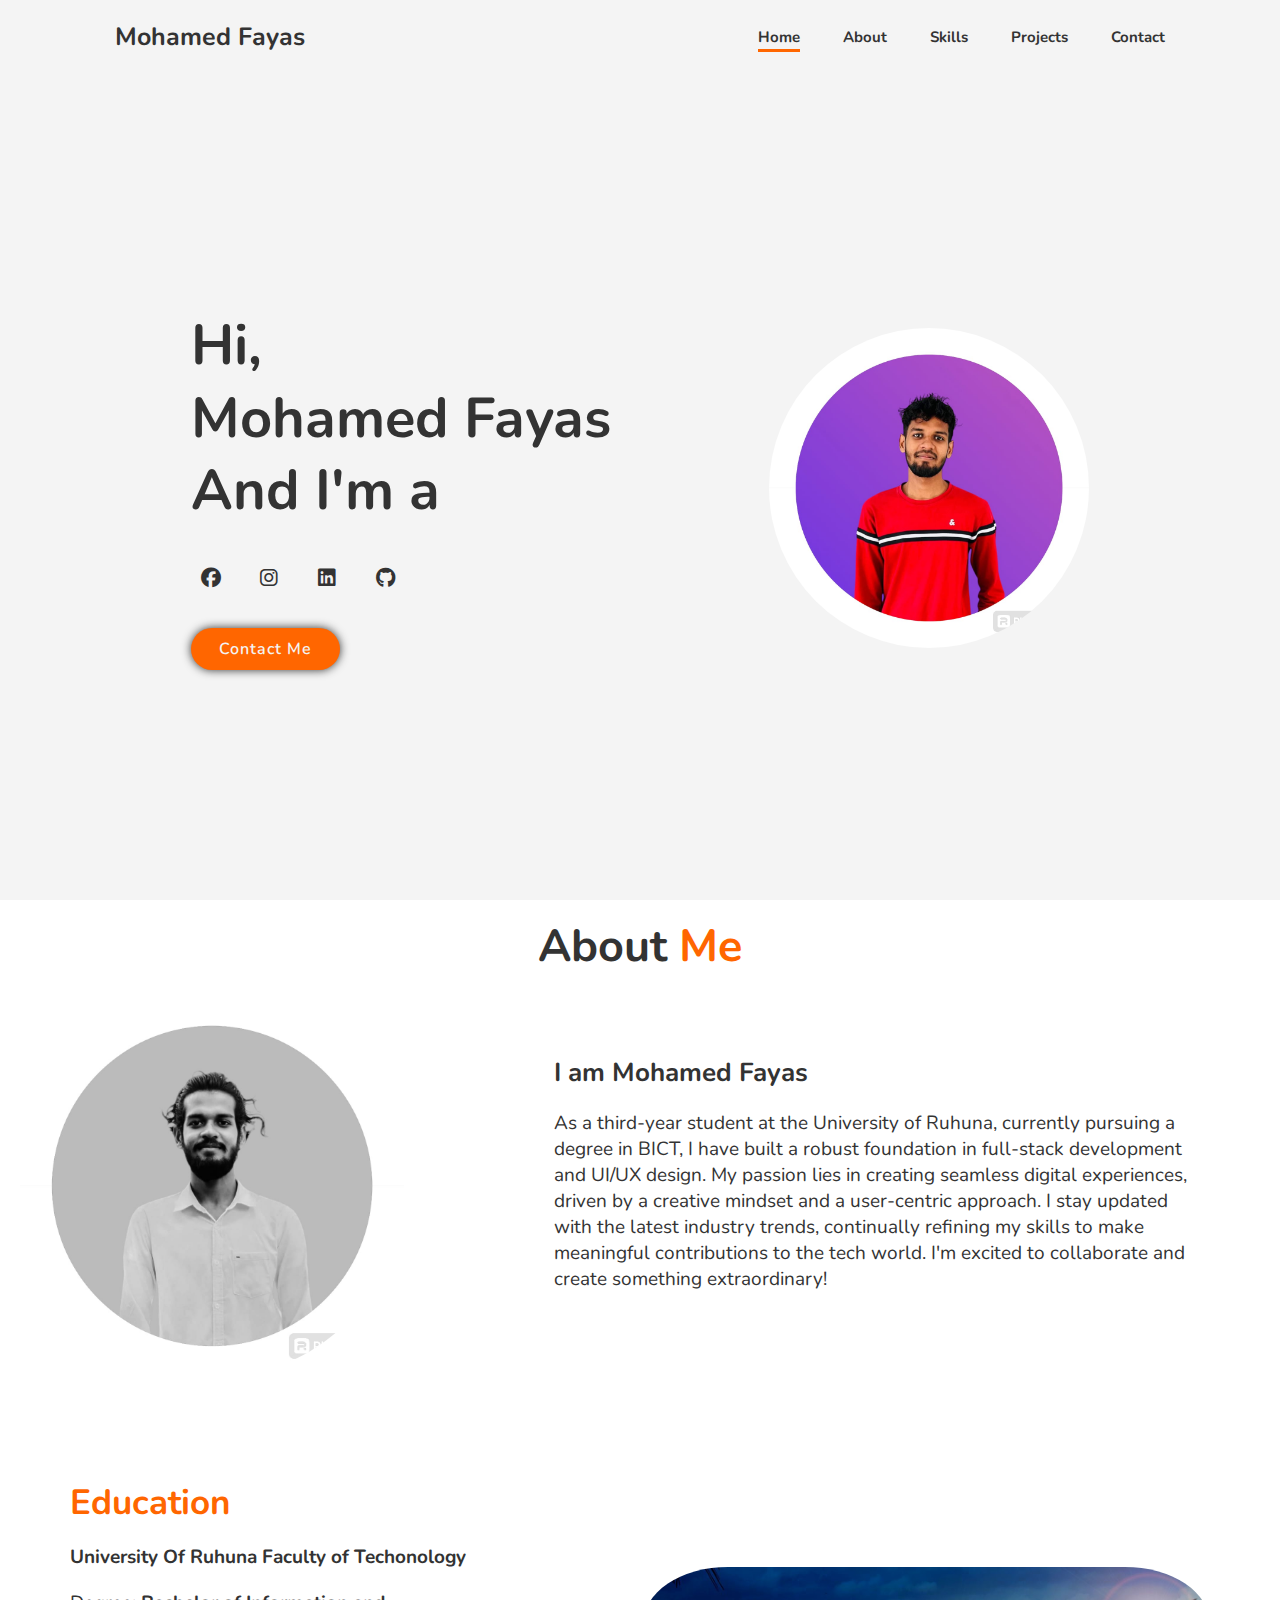
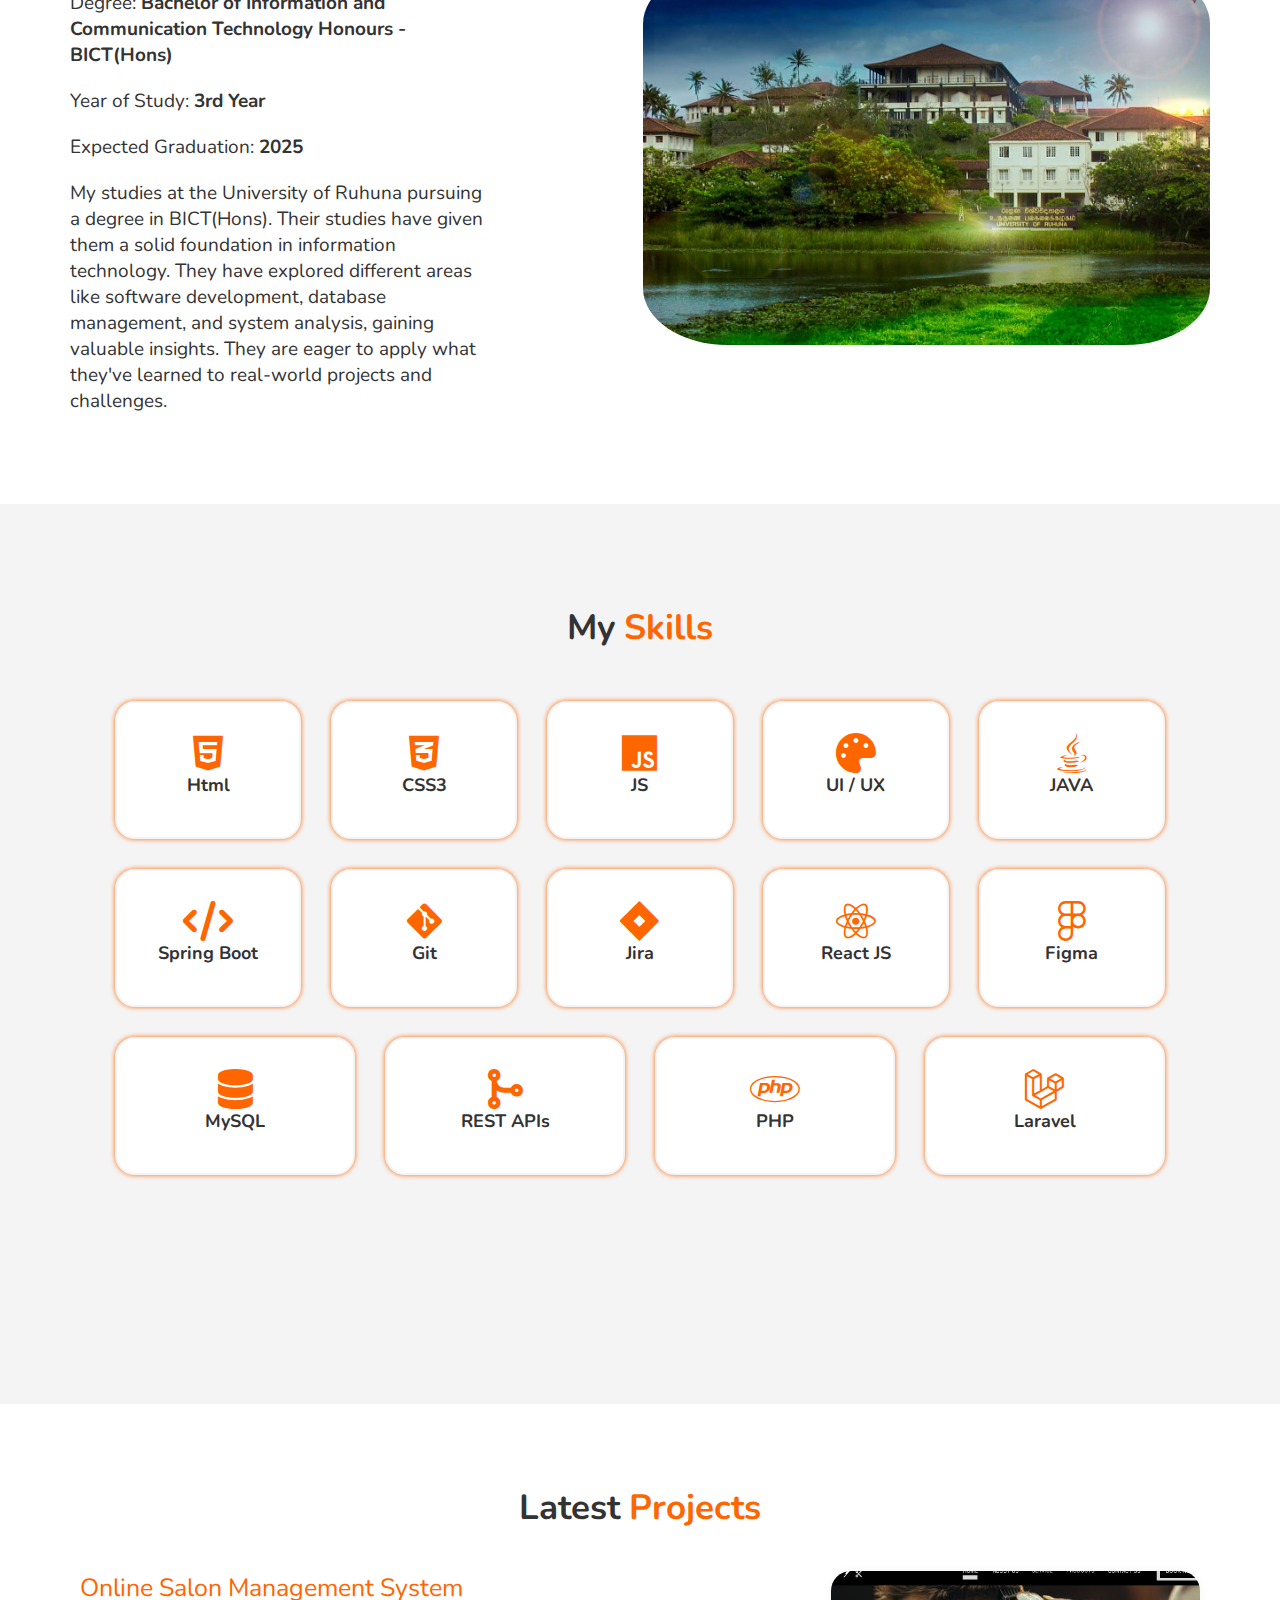
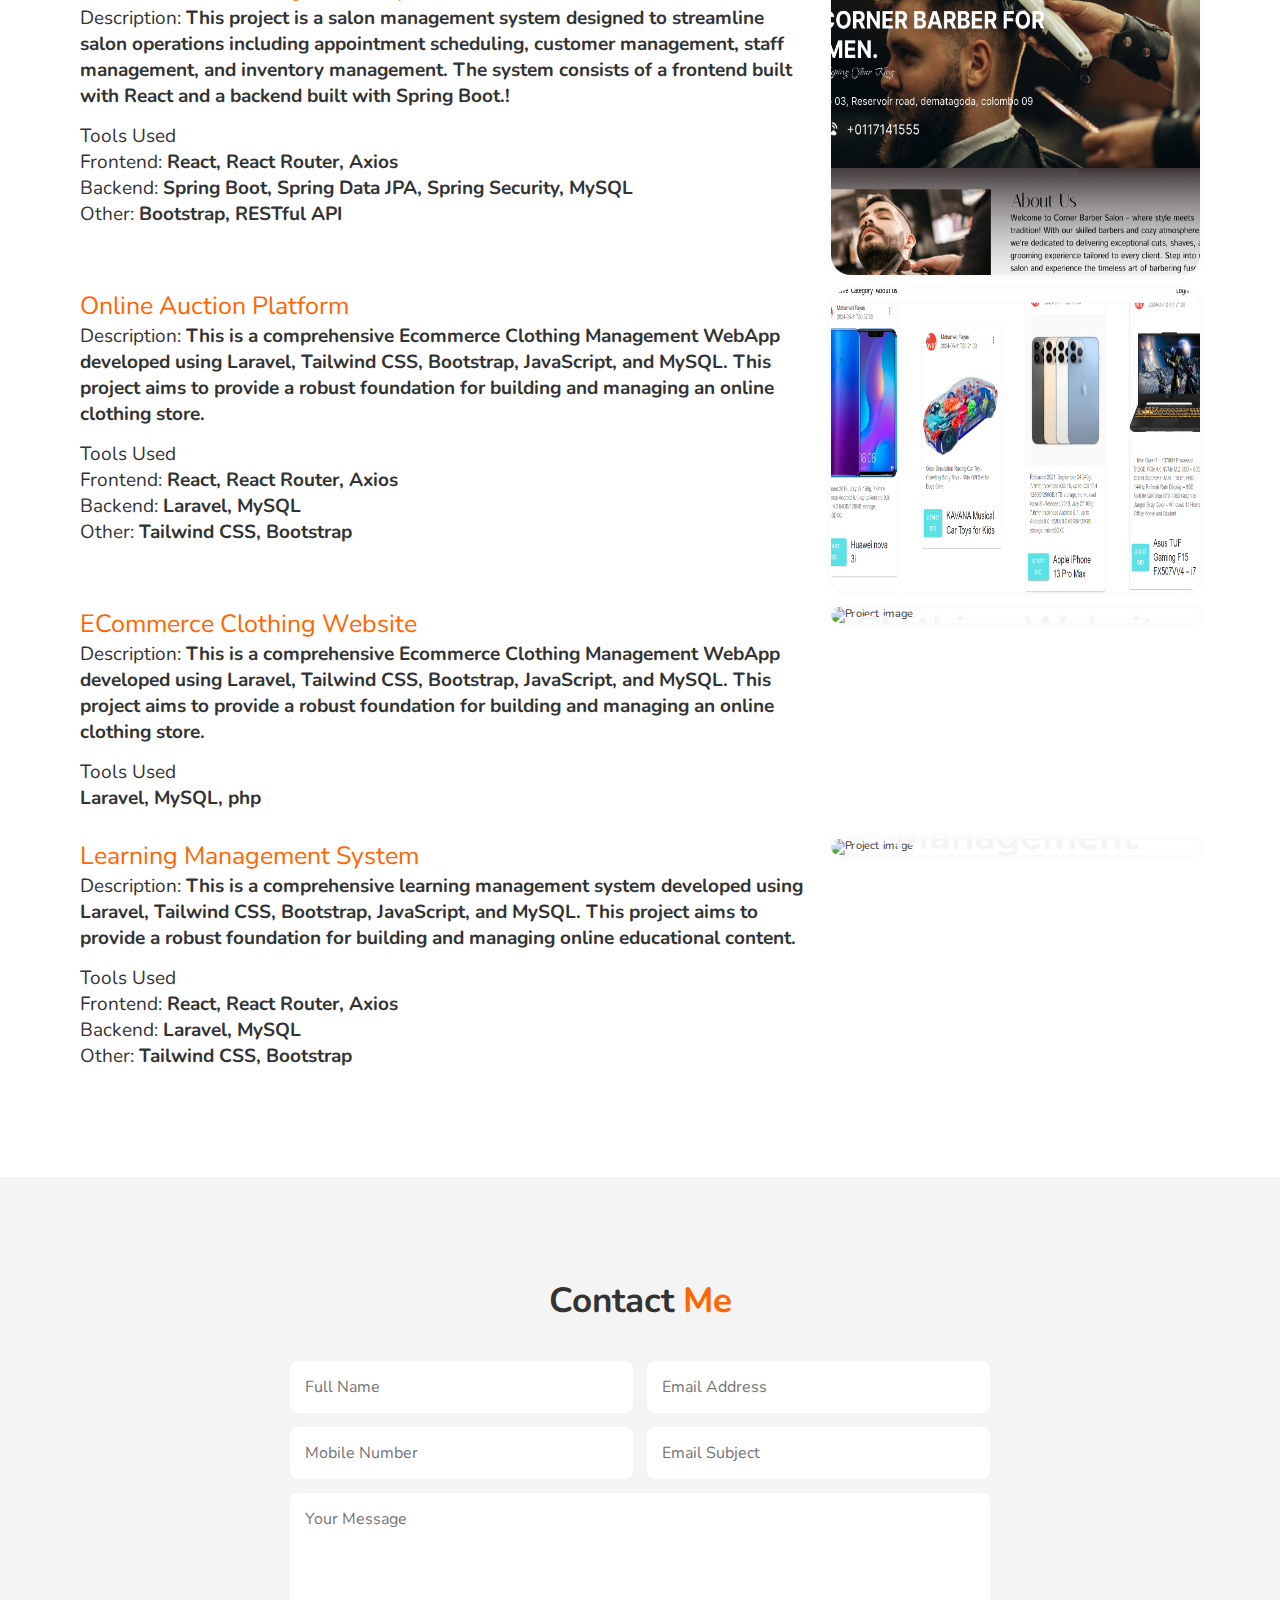
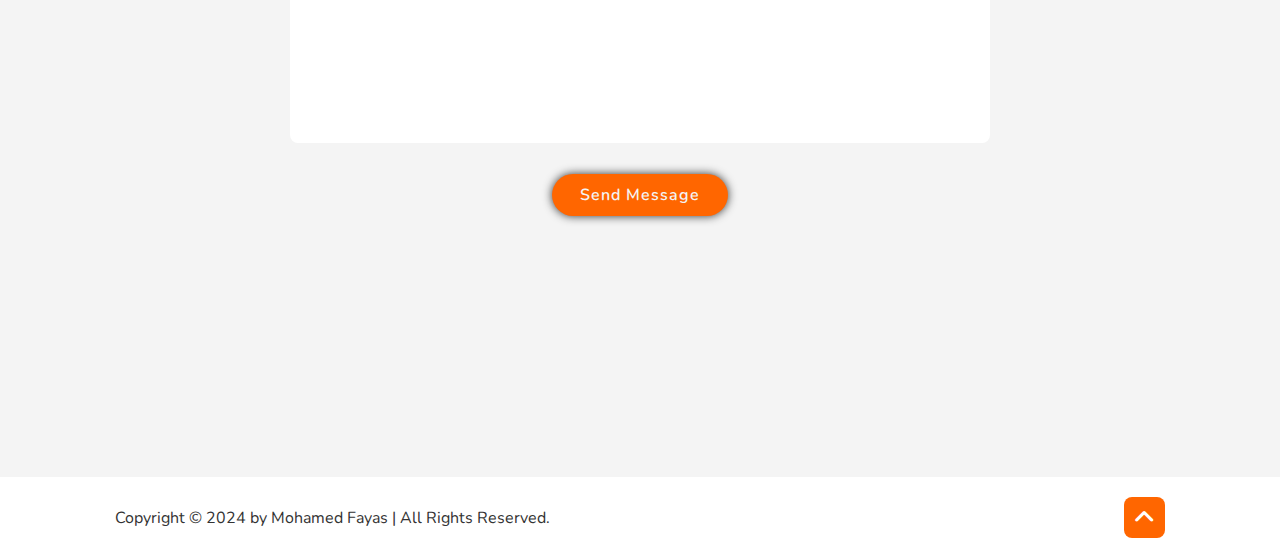
==== DevFayas/index.html @ 084f6713 "Add files via upload" ====
<!DOCTYPE html>
<html lang="en">
<head>
    <meta charset="UTF-8">
    <meta name="viewport" content="width=device-width, initial-scale=1.0">
    
    <link rel="stylesheet" href="https://cdnjs.cloudflare.com/ajax/libs/font-awesome/6.5.2/css/all.min.css">
    <link rel="stylesheet" href="style.css">

    <style>
        @import url('https://fonts.googleapis.com/css2?family=Nunito:ital,wght@0,200..1000;1,200..1000&display=swap');
        </style>
    <title>Fayas portfolio
    </title>
</head>
<body>
    <header class="header">

        

        <a href="a" class="logo">Mohamed Fayas</a>

        <i class="fa-solid fa-bars" id="menu-icon"></i>

        <nav class="navbar">
            <a href="#home" class="active">Home</a>
            <a href="#about">About</a>
            <!-- <a href="#services">Service</a> -->
            <a href="#skills">Skills</a>
            <a href="#portfolio">Projects</a>
            <!-- <a href="certificates">Certificates</a> -->
            <a href="#contact">Contact</a>
        </nav>
    </header>

    <section class="home" id="home">
        <div class="home-content">
            <h1>Hi, </h1>
            <h1>Mohamed Fayas</h1>
            <h1>And I'm a <span class="typed-text">      </span>     </h1>

            <div class="social-media">
                <a href="#a"><i class="fa-brands fa-facebook"></i></a>
                <a href="#a"><i class="fa-brands fa-instagram"></i></a>
                <a href="www.linkedin.com/in/mohamed-fayas-271816221"><i class="fa-brands fa-linkedin"></i></a>
                <a href="https://github.com/FayasTM"><i class="fa-brands fa-github"></i></a>
            </div>
            <a href="#contact" class="btn">Contact Me</a>
        </div>

        <div class="home-img" >
            <img src="img/profile1.jpg" alt="profile image">
        </div>
    </section>

    <section class="about" id="about">
        <h2>About <span>Me</span></h2>
        <div class="about-section">
            <div class="about-img">
                <img src="img/profile2.jpg" alt="About Image">
            </div>
            <div class="about-content">
                <!-- <h2 class="heading">About <span>Me</span></h2> -->
                <h3>I am Mohamed Fayas</h3>
                <p>As a third-year student at the University of Ruhuna, currently pursuing a 
                    degree in BICT, I have built a robust foundation in full-stack development 
                    and UI/UX design. My passion lies in creating seamless digital experiences, 
                    driven by a creative mindset and a user-centric approach. I stay updated with 
                    the latest industry trends, continually refining my skills to make meaningful
                    contributions to the tech world. I'm excited to collaborate and create something extraordinary!</p>
            </div>
        </div>
        
        <div class="heading">
            
            </div>
        <div class="education-section">
            <div class="education-content">
                <h2 class="heading"><span>Education</span></h2>
                <p><b>University Of Ruhuna Faculty of Techonology</b></p>
                <p>Degree: <b>Bachelor of Information and Communication Technology Honours - BICT(Hons)</b> </p>
                <p>Year of Study:<b> 3rd Year</b></p>
                <p>Expected Graduation: <b>2025</b></p>
                <p>My studies at the University of Ruhuna pursuing a degree in BICT(Hons). 
                    Their studies have given them a solid foundation in information technology. 
                    They have explored different areas like software development, database management, 
                    and system analysis, gaining valuable insights.
                     They are eager to apply what they've learned to real-world projects and challenges.</p>
                <p></p>
            </div>
            <div class="education-img">
                <img src="img/Ruhuna.jpg" alt="Education Image">
            </div>
        </div>
    </section>

    <!-- <section class="services" id="services">
        <h2 class="heading"> My <span>Services</span></h2>

        <div class="services-container">
            <div class="services-box">
                <i class="fa-solid fa-code"></i>
                <h3>Web Developer</h3>
                <p>Write the about our services </p>
                <a href="#" class="btn">Read more</a>
            </div>

            <div class="services-box">
                <i class="fa-solid fa-code"></i>
                <h3>Web Developer</h3>
                <p>Write the about our services </p>
                <a href="#" class="btn">Read more</a>
            </div>

        </div>
    </section> -->

    <section class="skills" id="skills">
        <h2 class="heading"> My <span>Skills</span></h2>

        <div class="skills-container">
            <div class="skills-box">
                <i class="fa-brands fa-html5"></i>
                <h3>Html</h3>
               
            </div>

            <div class="skills-box">
                <i class="fa-brands fa-css3-alt"></i>
                <h3>CSS3</h3>
               
            </div>

            <div class="skills-box">
                <i class="fa-brands fa-js"></i>
                <h3>JS</h3>
               
            </div>

            <div class="skills-box">
                <i class="fa-solid fa-palette"></i>
                <h3>UI / UX</h3>
               
            </div>

            <div class="skills-box">
                <i class="fa-brands fa-java"></i>
                <h3>JAVA</h3>
              
            </div>

            <div class="skills-box">
                <i class="fa-solid fa-code"></i>
                <h3>Spring Boot</h3>
                
            </div>

            <div class="skills-box">
                <i class="fa-brands fa-git-alt"></i>
                <h3>Git</h3>
              
            </div>

            <div class="skills-box">
                <i class="fa-brands fa-jira"></i>
                <h3>Jira</h3>
                
            </div>

            <div class="skills-box">
                <i class="fa-brands fa-react"></i>
                <h3>React JS</h3>
               
            </div>

            <div class="skills-box">
                <i class="fa-brands fa-figma"></i>
                <h3>Figma</h3>
               
            </div>

            <div class="skills-box">
                <i class="fa-solid fa-database"></i>
                <h3>MySQL</h3>
              
            </div>

            <div class="skills-box">
                <i class="fa-solid fa-code-merge"></i>
                <h3>REST APIs</h3>
            </div>

            <div class="skills-box">
                <i class="fa-brands fa-php"></i>
                <h3>PHP</h3>
            </div>

            <div class="skills-box">
                <i class="fa-brands fa-laravel"></i>
                <h3>Laravel</h3>
                
            </div>
        </div>

    </section>

    <section class="portfolio" id="portfolio">
        <h2 class="heading">Latest <span>Projects</span></h2>

        <div class="portfolio-container">
            <div class="portfolio-item">
                <div class="description">
                    <p style="font-size: 2.5rem; color: #ff6600">Online Salon Management System</p>
                    <p>Description: <b>This project is a salon management system designed to streamline salon 
                        operations including appointment scheduling, customer management, staff management, 
                        and inventory management. The system consists of a frontend built with React and a 
                        backend built with Spring Boot.!</b>
                    </p>
                    <br>
                    <p>Tools Used</p>
                    <p>Frontend: <b>React, React Router, Axios</b></p>
                    <p>Backend: <b>Spring Boot, Spring Data JPA, Spring Security, MySQL</b></p>
                    <p>Other: <b>Bootstrap, RESTful API</b></p>
                    <br>
                </div>
                <div class="portfolio-box">
                    <img src="img/saloon.png" alt="Project image">
                    <div class="portfolio-layer">
                        <h4>Online Salon Management</h4>
                        <p>Details of this project</p>
                        <a href=""><i class="fa-brands fa-git-alt"></i></a>
                    </div>
                </div>
            </div>
            <br>
            <div class="portfolio-item">
                <div class="description">
                    <p style="font-size: 2.5rem; color: #ff6600">Online Auction Platform</p>
                    <p>Description: <b>This is a comprehensive Ecommerce Clothing Management WebApp developed using Laravel,
                        Tailwind CSS, Bootstrap, JavaScript, and MySQL. This project aims to provide a robust foundation for
                        building and managing an online clothing store.</b>
                    </p>
                    <br>    
                    <p>Tools Used</p>
                    <p>Frontend: <b>React, React Router, Axios</b></p>
                    <p>Backend: <b>Laravel, MySQL</b></p>
                    <p>Other: <b>Tailwind CSS, Bootstrap</b></p>
                    <br>
                </div>
                <div class="portfolio-box">
                    <img src="img/3.png" alt="Project image">
                    <div class="portfolio-layer">
                        <h4>ECommerce Clothing Website</h4>
                        <p>Details of this project</p>
                        <a href="https://github.com/MuhammedJamzeeth/eCommerce_Clothing_Website.git"><i class="fa-brands fa-git-alt"></i></a>
                    </div>
                </div>
            </div>
            <br>
            <div class="portfolio-item">
                <div class="description">
                    <p style="font-size: 2.5rem; color: #ff6600">ECommerce Clothing Website</p>
                    <p>Description: <b>This is a comprehensive Ecommerce Clothing Management WebApp developed using Laravel,
                        Tailwind CSS, Bootstrap, JavaScript, and MySQL. This project aims to provide a robust foundation for
                        building and managing an online clothing store.</b>
                    </p>
                    <br>
                    <p>Tools Used</p>
                    <p><b>Laravel, MySQL, php</b></p>
                    <br>
                </div>
                <div class="portfolio-box">
                    <img src="img/2.jpg" alt="Project image">
                    <div class="portfolio-layer">
                        <h4>ECommerce Clothing Website</h4>
                        <p>Details of this project</p>
                        <a href="https://github.com/MuhammedJamzeeth/eCommerce_Clothing_Website.git"><i class="fa-brands fa-git-alt"></i></a>
                    </div>
                </div>
            </div>
            <br>
            <div class="portfolio-item">
                <div class="description">
                    <p style="font-size: 2.5rem; color: #ff6600">Learning Management System</p>
                    <p>Description: <b>This is a comprehensive learning management system developed using Laravel,
                        Tailwind CSS, Bootstrap, JavaScript, and MySQL. This project aims to provide a robust foundation for
                        building and managing online educational content.</b>
                    </p>
                    <br>    
                    <p>Tools Used</p>
                    <p>Frontend: <b>React, React Router, Axios</b></p>
                    <p>Backend: <b>Laravel, MySQL</b></p>
                    <p>Other: <b>Tailwind CSS, Bootstrap</b></p>
                    <br>
                </div>
                <div class="portfolio-box">
                    <img src="img/2.jpg" alt="Project image">
                    <div class="portfolio-layer">
                        <h4>Learning Management System</h4>
                        <p>Details of this project</p>
                        <a href="https://github.com/MuhammedJamzeeth/LMS.git"><i class="fa-brands fa-git-alt"></i></a>
                    </div>
                </div>
            </div>
            <br>
        </div>
    </section>

    <!-- <section class="certificates" id="certificates">
        
    </section> -->
    
    <section class="contact" id="contact">
        <h2 class="heading">Contact <span>Me</span></h2>
        

        <div class="form" style="border: 1px orange; ">
            <form id="contact-form" >
                <div class="input-box">
                    <input type="text" name="name" placeholder="Full Name" required>
                    <input type="email" name="email" placeholder="Email Address" required>
                </div>
        
                <div class="input-box">
                    <input type="tel" name="phone" placeholder="Mobile Number" required>
                    <input type="text" name="subject" placeholder="Email Subject" required>
                </div>
        
                <textarea name="message" cols="30" rows="10" placeholder="Your Message" required></textarea>
                <input type="submit" value="Send Message" class="btn">
            </form>

            
        </div>
    
        
    </section>

    <footer class="footer">
        <div class="footer-text">
            <p>Copyright &copy; 2024 by Mohamed Fayas | All Rights Reserved.</p>
        </div>

        <div class="footer-iconTop">
            <a href="#home"><i class="fa-solid fa-angle-up"></i></a>
        </div>
    </footer>

    <script src="https://unpkg.com/scrollreveal"></script>
    <script src="https://unpkg.com/typed.js@2.1.0/dist/typed.umd.js"></script>
    <script src="https://cdn.emailjs.com/dist/email.min.js"></script>

    <script src="main.js"></script>
    
</body>
</html>
---- DevFayas/style.css ----
@import url('https://fonts.googleapis.com/css2?family=Nunito:ital,wght@0,200..1000;1,200..1000&display=swap');

*{
    margin: 0;
    padding: 0;
    box-sizing: border-box;
    text-decoration:none ;
    border: none;
    outline: none;
    scroll-behavior: smooth;
    font-family: 'Nunito',sans-serif;
}

:root {
    --bg-color: #f4f4f4;
    --snd-bg-color: #fff;
    --text-color:#333;
    --main-color: #ff6600;


}

html{
    font-size: 62.5%;
    overflow-x: hidden;
}

body{
    background: var(--bg-color);
    color: var(--text-color);
}

section{
   min-height: 100vh;
   padding: 10rem 9% 2rem; 
}

.header{
    position: fixed;
    top: 0;
    left: 0;
    width: 100%;
    padding: 2rem 9%;
    background: var(--bg-color);
    display: flex;
    justify-content: space-between;
    align-items: center;
    z-index: 100;
}

.logo{
   font-size: 2.5rem;
   color: var(--text-color);
   font-weight: 700;
   cursor: default;
}

.navbar a{
    font-size: 1.5rem;
    color: var(--text-color);
    margin-left: 4rem;
    font-weight: 700;
    position: relative;
}

.navbar a::before {
    content: '';
    position: absolute;
    bottom: -5px;
    left: 50%;
    width: 0;
    height: 3px;
    background-color: var(--main-color);
    transition: all 0.3s ease;
}

.navbar a:hover::before,
.navbar a.active::before {
    width: 100%;
    left: 0;
}

/* .navbar a:hover,
.navbar a.active{
    color: var(--text-color);
} */

#menu-icon{
    font-size: 3.6rem;
    color: var(--text-color);
    display: none;
}

.home{
    display: flex;
    justify-content: center;
    align-items: center;

}

.home-content h3{
    font-size: 3.2rem;
    font-weight: 700;

}

/* .home-content h1{
    font-size: 5rem;
}

.home-content{
    order: 2;
} */

.home-content{
    width: 55%;
}

.home-content h3:nth-of-type(2){
    margin-bottom: 2rem;
}

span{
    color:var(--main-color);
}

.home-content h1{
    font-size: 5.6rem;
    font-weight: 700;
    line-height: 1.3;
}

.typed-cursor {
    font-size: 5.6rem;
    color: #ff6600;
}
.typed-text {
    font-size: 5.6rem;
    color: #ff6600;
}

.home-img img{
    width: 25vw;
    border-radius: 50%;
    animation: floatImage 4s ease-in-out infinite;
}

@keyframes floatImage{
    0%{
        transform: translateY(0);
    }

    50%{
        transform: translateY(-2.5rem);
    }

    100%{
        transform: translateY(0);
    }
}

.home-content p{
    font-size: 1.6rem;
}

.social-media a{
    display: inline-flex;
    justify-content: center;
    align-items: center;
    width: 4rem;
    height: 4rem;
    background: transparent;
    /* border: 2rem solid var(--main-color); */
    border-radius: 50%;
    font-size: 2rem;
    color: var(--text-color);
    margin: 3rem 1.5rem 3rem 0;
    transition: .5s ease;
}

.social-media a:hover{
    background: var(--text-color);
    color: var(--snd-bg-color);
    box-shadow: 0 0 1rem var(--text-color);
}

.btn{
    display: inline-block;
    padding: 1rem 2.8rem;
    background: var(--main-color);
    border-radius: 4rem;
    box-shadow: 0 0 1rem var(--text-color);
    font-size: 1.6rem;
    color: var(--bg-color);
    letter-spacing: .1rem;
    font-weight: 600;
    transition: .5s ease;
}

btn:hover {
    box-shadow: none;
}



.about {
    display: flex;
    flex-direction: column;
    align-items: center;
    gap: 2rem;
    background:#fff;
    padding: 2rem;
   
}

.about-section {
    display: flex;
    justify-content: center;
    align-items: center;
    gap: 15rem;
    width: 100%;
    padding-right: 5rem;
}

.about-img img {
    width: 30vw;

    border-radius: 50%;
}

.about h2{
    line-height: 1.2;
    text-align: center;
    font-size: 4.5rem;

}

.heading {
    text-align: center;
    font-size: 3.5rem;
    margin-bottom: 1rem;
}

.about-content h2 {
    text-align: left;
    line-height: 1.2;
}

.about-content h3 {
    font-size: 2.6rem;
}

.about-content p {
    font-size: 1.9rem;
    margin: 2rem 0 3rem;
}

/* .btn {
    display: inline-block;
    padding: 0.5rem 1rem;
    background-color: #333;
    color: #fff;
    text-decoration: none;
    border-radius: 5px;
} */

.education-section {
    display: flex;
    justify-content: center;
    align-items: center;
    gap: 15rem;
    width: 100%;
    padding: 5rem;
}

.education-content {
    flex: 1;
    text-align: left;
}

.education-content h2{
    flex: 1;
    text-align:left;
    font-size: 3.5rem;
}

.education-content p {
    font-size: 1.9rem;
    margin: 2rem 0;
    
}

.education-img img {
    /* width: 35vw; */
    border: 50rem;
    width: 15cm;
    height: 10cm;
    border-radius: 15%;
}


.services h2{
    margin-bottom: 5rem;

}

.services-container{
    display: flex;
    justify-content: center;
    align-items: center;
    flex-wrap: wrap;
    gap: 2rem;
}

.services-container .services-box{
    flex: 1 1 30rem;
    background: var(--snd-bg-color);
    padding: 3rem 2rem 4rem;
    border-radius: 2rem;
    text-align: center;
    border: .2rem solid var(--bg-color);
    transition: .5s ease;
}

.services-container .services-box:hover{
    border-color: var(--main-color);
    transform:scale(1.02) ;
}

.services-box i{
    font-size: 7rem;
    color: var(--main-color);
}

.services-box h3{
    font-size: 2.6rem;
}

.services-box p{
    font-size: 1.6rem;
    margin: 1rem 0 3rem;
}


.skills h2{
    margin-bottom: 5rem;

}

.skills-container{
    display: flex;
    justify-content: center;
    align-items: center;
    flex-wrap: wrap;
    gap: 3rem;
}

.skills-container .skills-box{
    flex: 1 1 15rem  ;
    background: var(--snd-bg-color);
    padding: 3rem 2rem 4rem;
    border-radius: 2rem;
    text-align: center;
    border: .2rem solid var(--bg-color);
    transition: .5s ease;
    box-shadow: 0 0 0.5rem var(--main-color);
}

.skills-container .skills-box:hover{
    border-color: var(--main-color);
    transform:scale(1.02) ;
}

.skills-box i{
    font-size: 4rem;
    color: var(--main-color);
}

.skills-box h3{
    font-size: 1.8rem;
}

.skills-box p{
    font-size: 1.6rem;
    margin: 1rem 0 3rem;
}

.portfolio {
    background: var(--snd-bg-color);
    padding: 8rem;

}

.portfolio h2 {
    margin-bottom: 4rem;
    text-align: center;
}

.portfolio-container {
    display: flex;
    
    flex-direction: column; 
    /* gap: 2.5rem;  */
}

.portfolio-item {
    display: flex;
    align-items:start;
    flex-direction: row;
    gap: 1rem;
    
}

.description {
    width: 100%;
    padding-right: 1rem;
    
}
.portfolio-box {
    position: relative;
    border-radius: 2rem;
    box-shadow: 0 0 1rem var(--bg-color);
    overflow: hidden;
    width: 100%;
}

.portfolio-container .portfolio-box {
    position: relative;
    border-radius: 2rem;
    box-shadow: 0 0 1rem var(--bg-color);
    overflow: hidden;
    width: 50%;
    
}

.portfolio-box img {
    transform: scale(1.1);
    height: 30rem;
    width: 100%;
}

.portfolio-container p {
    font-size: 1.9rem;
}

.portfolio-box .portfolio-layer {
    position: absolute;
    bottom: 0;
    left: 0;
    width: 100%;
    height: 100%;
    background: linear-gradient(rgba(0, 0, 0, 0.1), var(--main-color));
    display:flex;
    justify-content: center;
    align-items: center;
    flex-direction: column;
    text-align: center;
    padding: 0.4rem;
    transform: translateY(100%);
    transition: 0.5s ease;
}

.portfolio-box:hover .portfolio-layer {
    transform: translateY(0);
}

.portfolio-layer h4 {
    font-size: 4rem;
    color: #f4f4f4;
}

.portfolio-layer p {
    font-size: 1.6rem;
    margin: 0.3rem 0 1rem;
    color: #f4f4f4;

}

.portfolio-layer a {
    display: inline-flex;
    justify-content: center;
    align-items: center;
    width: 5rem;
    height: 5rem;
    background: var(--text-color);
    border-radius: 50%;
}

.portfolio-layer a i {
    font-size: 2rem;
    color: var(--snd-bg-color);
}


.contact h2{
    margin-bottom: 3rem;
}

.contact form{
    max-width: 70rem;
    margin: 1rem auto;
    text-align: center;
    margin-bottom: 3rem;
    border: 2px;
    
}

.contact form .input-box input,
.contact form textarea{
    width: 100%;
    padding: 1.5rem;
    font-size: 1.6rem;
    color: var(--text-color);
    background: var(--snd-bg-color);
    border-radius: .8rem;
    margin: .7rem 0;
}

.contact form .input-box{
    display: flex;
    justify-content: space-between;
    flex-wrap: wrap;
}

.contact form .input-box input{
    width: 49%;
}

.contact form textarea{
    resize: none;
}

.contact form .btn{
    margin-top: 2rem;
    cursor: pointer;
}

.contact form:hover{
    transform:scale(1.02) ;
    
}



.footer{
    display: flex;
    justify-content: space-between;
    align-items: center;
    flex-wrap: wrap;
    padding: 2rem 9%;
    background: var(--snd-bg-color);
}

.footer-text{
    font-size: 1.6rem;
}

.footer-iconTop{
    display: inline-flex;
    justify-content: center;
    align-items: center;
    padding: .8rem 1rem;
    background: var(--main-color);
    border-radius: .8rem;
    transition: .5s ease;
}

.footer-iconTop a:hover{
    box-shadow: 0 0 1rem var(--main-color);
}

.footer-iconTop a i{
    font-size: 2.4rem;
    color: var(--snd-bg-color);
}

@media (max-width:1200px){
    html{
        font-size: 55%;
    }
    .education-section {
        flex-direction: column;
        align-items: center;
        gap: 0rem;
    }

    .education-content {
        width: 100%;
        text-align: center;
    }

    .education-img {
        margin-top: 2rem;
    }

    .about-section{
        flex-direction: column ;
        align-items: center;
        gap: 0rem;
    }

    .about-content{
        width: 100%;
        text-align: center;
    }

    .about-img{
        margin-top: 2rem;
    }

    
}

@media (max-width:991px){
    .header{
        padding: 2rem 3%;
    }

    section{
        padding: 10rem 3%;
    }

    .services{
        padding: 7rem;
    }

    .portfolio{
        padding-bottom: 7rem;
    }

    .contact{
        min-height: auto;
    }

    .footer{
        padding: 2rem 3%;
    }

    .education-content h2{
        text-align: center;
        
    }
    
}

@media (max-width:768px){
    #menu-icon{
        display: block;
    }

    .navbar{
        position: absolute;
        top: 100%;
        left: 0;
        width: 100%;
        padding: 1rem 3%;
        background: var(--bg-color);
        border-top: .1rem solid rgba(0,0,0,0.2);
        box-shadow: 0.5rem 1rem rgba(0,0,0,0.2);
        display: none;
    }

    .navbar.active{
        display: block;
    }

    .navbar a{
        display: block;
        font-size: 2rem;
        margin: 3rem 0;
    }

    .home{
        flex-direction: column;

    }

    .home-content h3{
        font-size: 2.6rem;
    }

    .home-content h1{
        font-size: 5rem;
    }

    .home-content{
        order: 2;
    }

    .home-img img{
        width: 70vw;
        margin-top: 4rem;
    }

    .about{
        flex-direction: column;
    }

    .about-img img{
        width: 90vw;
        margin-top: 4rem;
    }

    .services h2{
        margin-bottom: 3rem;
    }

    .portfolio h2{
        margin-bottom: 3rem;
    }


    .portfolio-container{
        grid-template-columns: repeat(2, 2fr);
    }

    /* .education-content {
        text-align: center;
        padding: 0 2rem ;
        
    }

    .education-img img {
        width: 100%;
    } */

    .about-content {
        text-align: center;
        padding: 0 2rem ;
        
    }

    .about-img img {
        width: 100%;
    }
    .education-content h2{
        text-align: center;
        
    }





}

@media (max-width:617px){
    .portfolio-container{
        grid-template-columns: 1fr;
    }

    .home-img img{
        width: 80vw;
        margin-top: 8rem;
    }

    .about-img img{
        width: 100vw;
        margin-top: 4rem;

    }

    .education-img img{
        width: 100vw;
        margin-top: 4rem;
    }
    .education-content h2{
        text-align: center;
        
    }

  
}

@media (max-width:450px){
    html{
        font-size: 50%;
    }

    .contact form .input-box input{
        width: 100%;
    }

    .education-content {
        padding: 0 1rem;
    }
    

    .education-img img {
        width: 50%;
    }
    
    .about-content {
        padding: 0 1rem;
    }

    .about-img img {
        width:50%;
    }

    .education-content h2{
        text-align: center;
        
    }

}
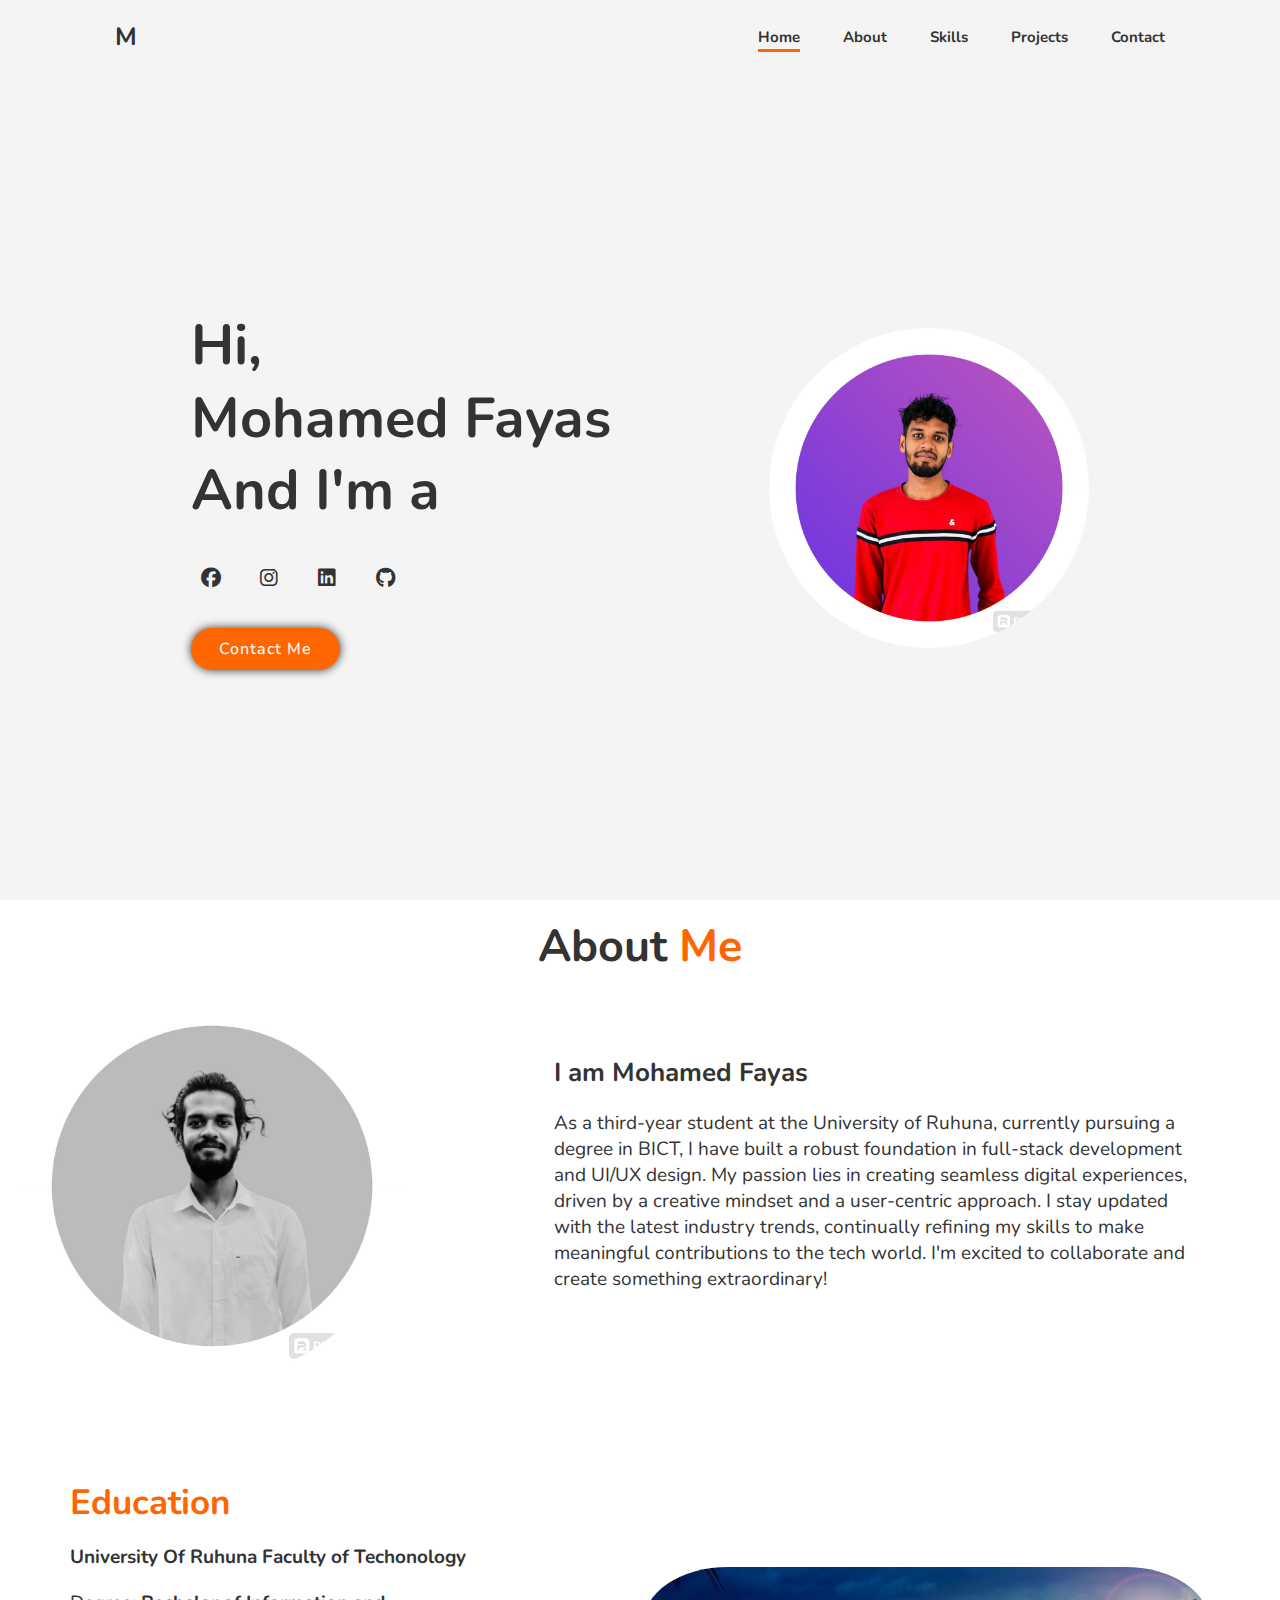
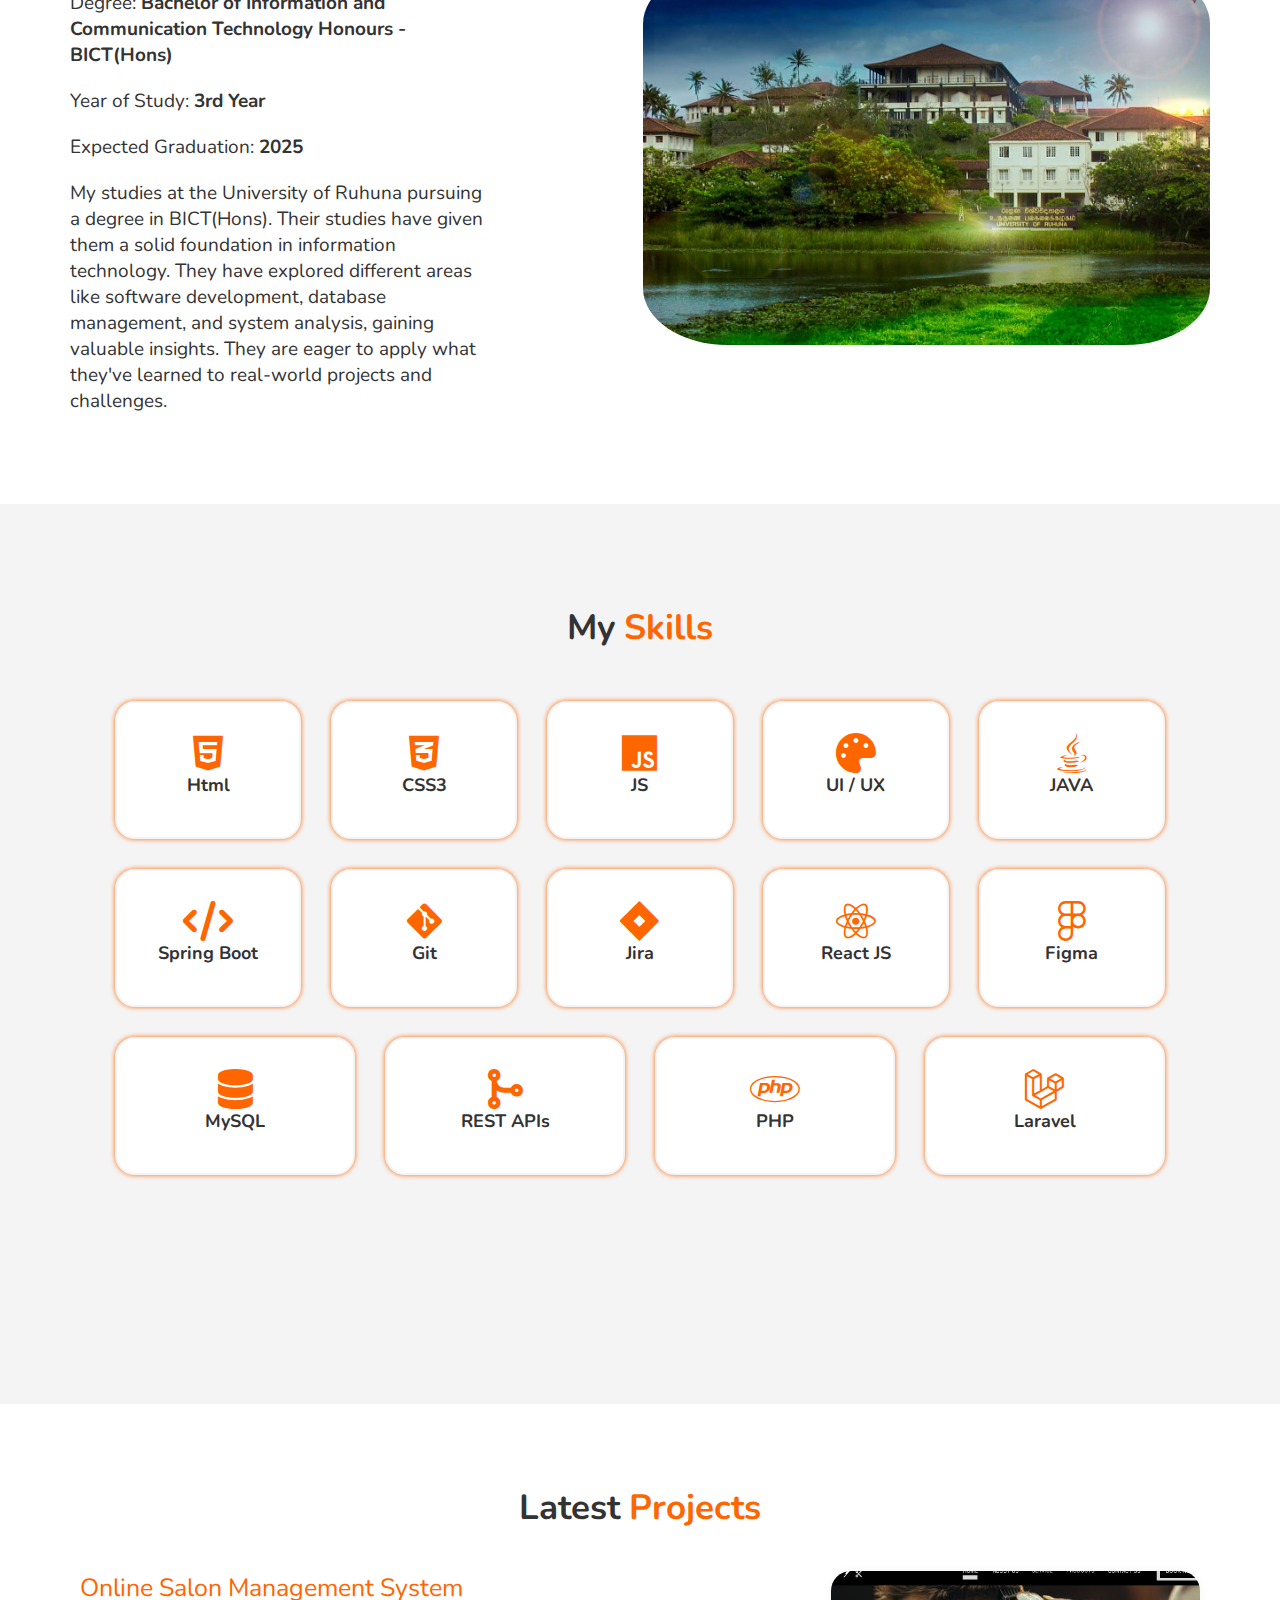
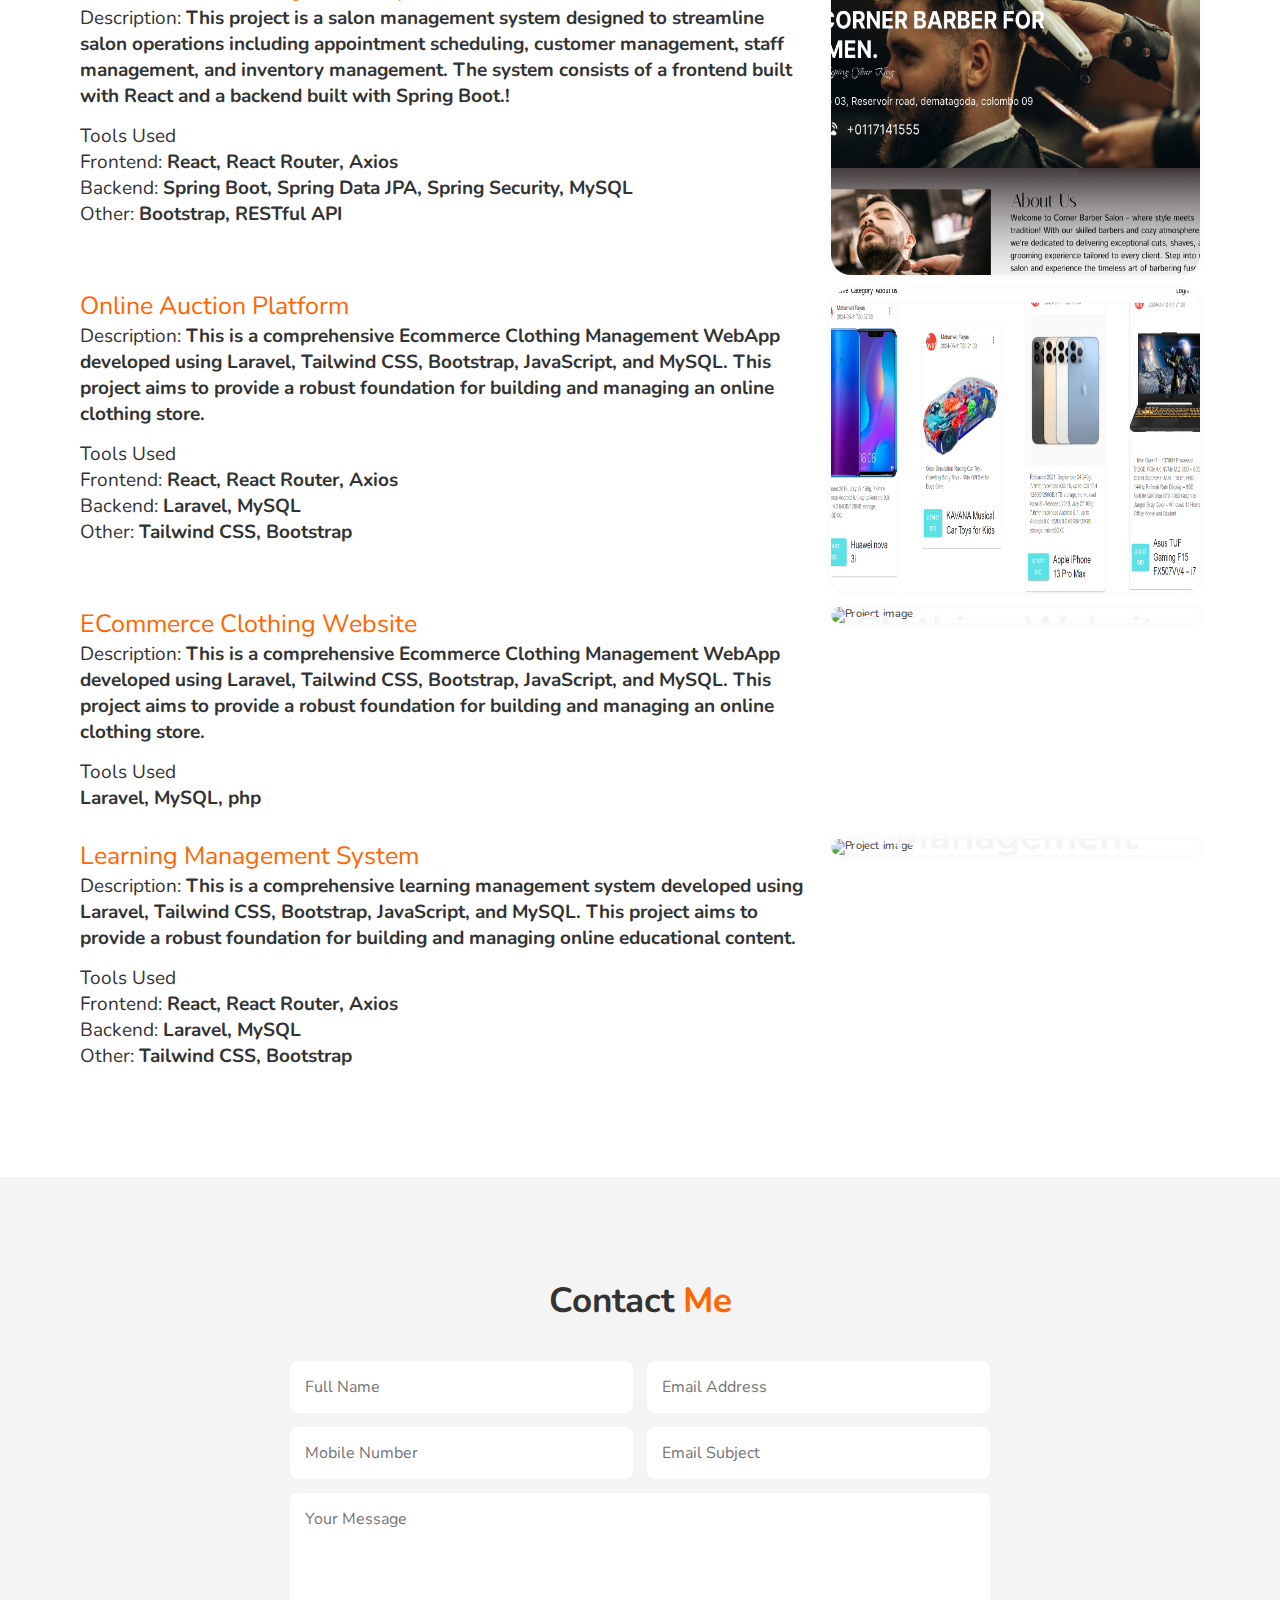
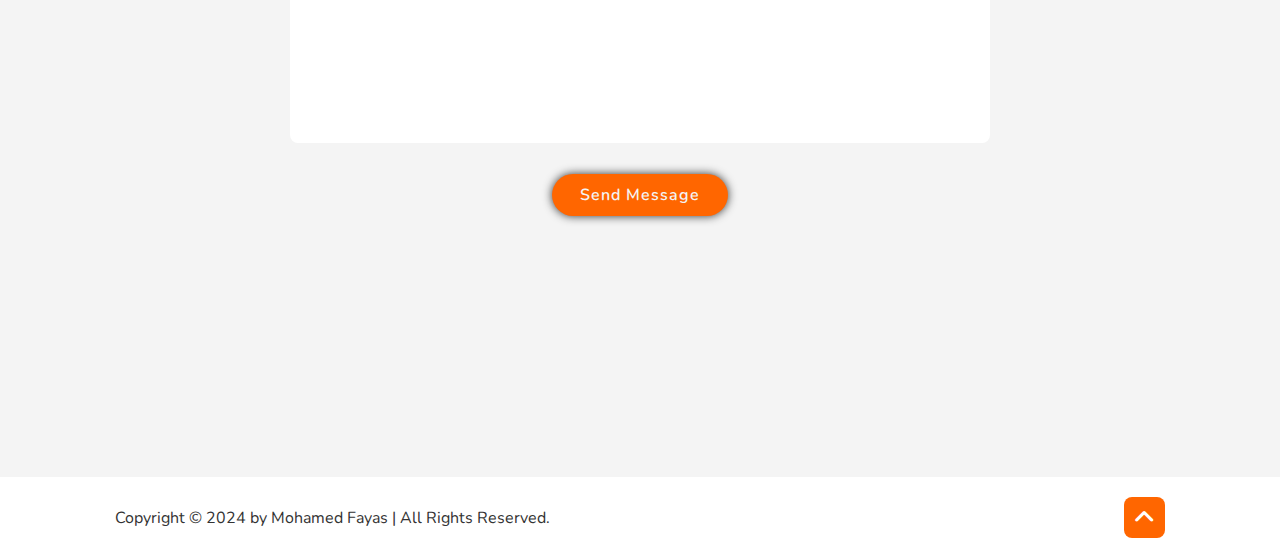
==== commit 923732c8: "nameChanged" ====
--- a/DevFayas/index.html
+++ b/DevFayas/index.html
@@ -18,7 +18,7 @@
 
         
 
-        <a href="a" class="logo">Mohamed Fayas</a>
+        <a href="a" class="logo">M</a>
 
         <i class="fa-solid fa-bars" id="menu-icon"></i>
 
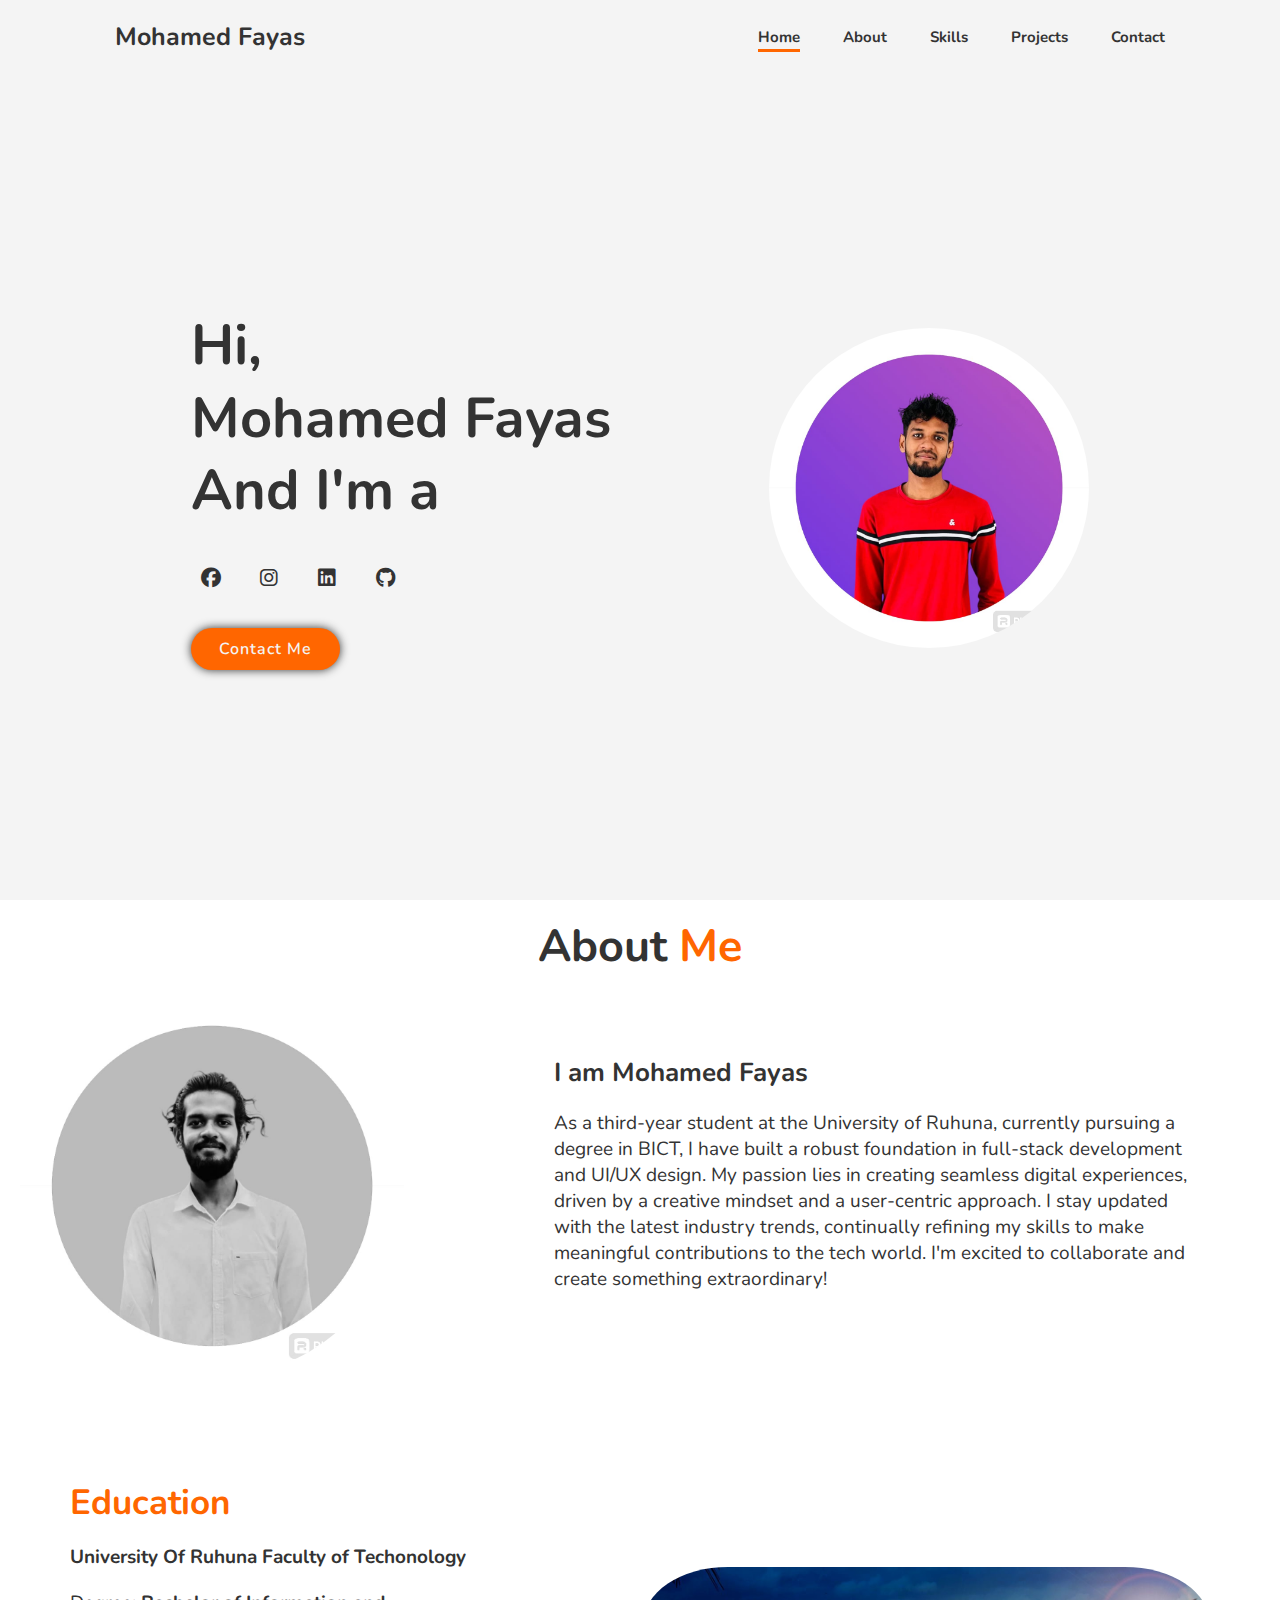
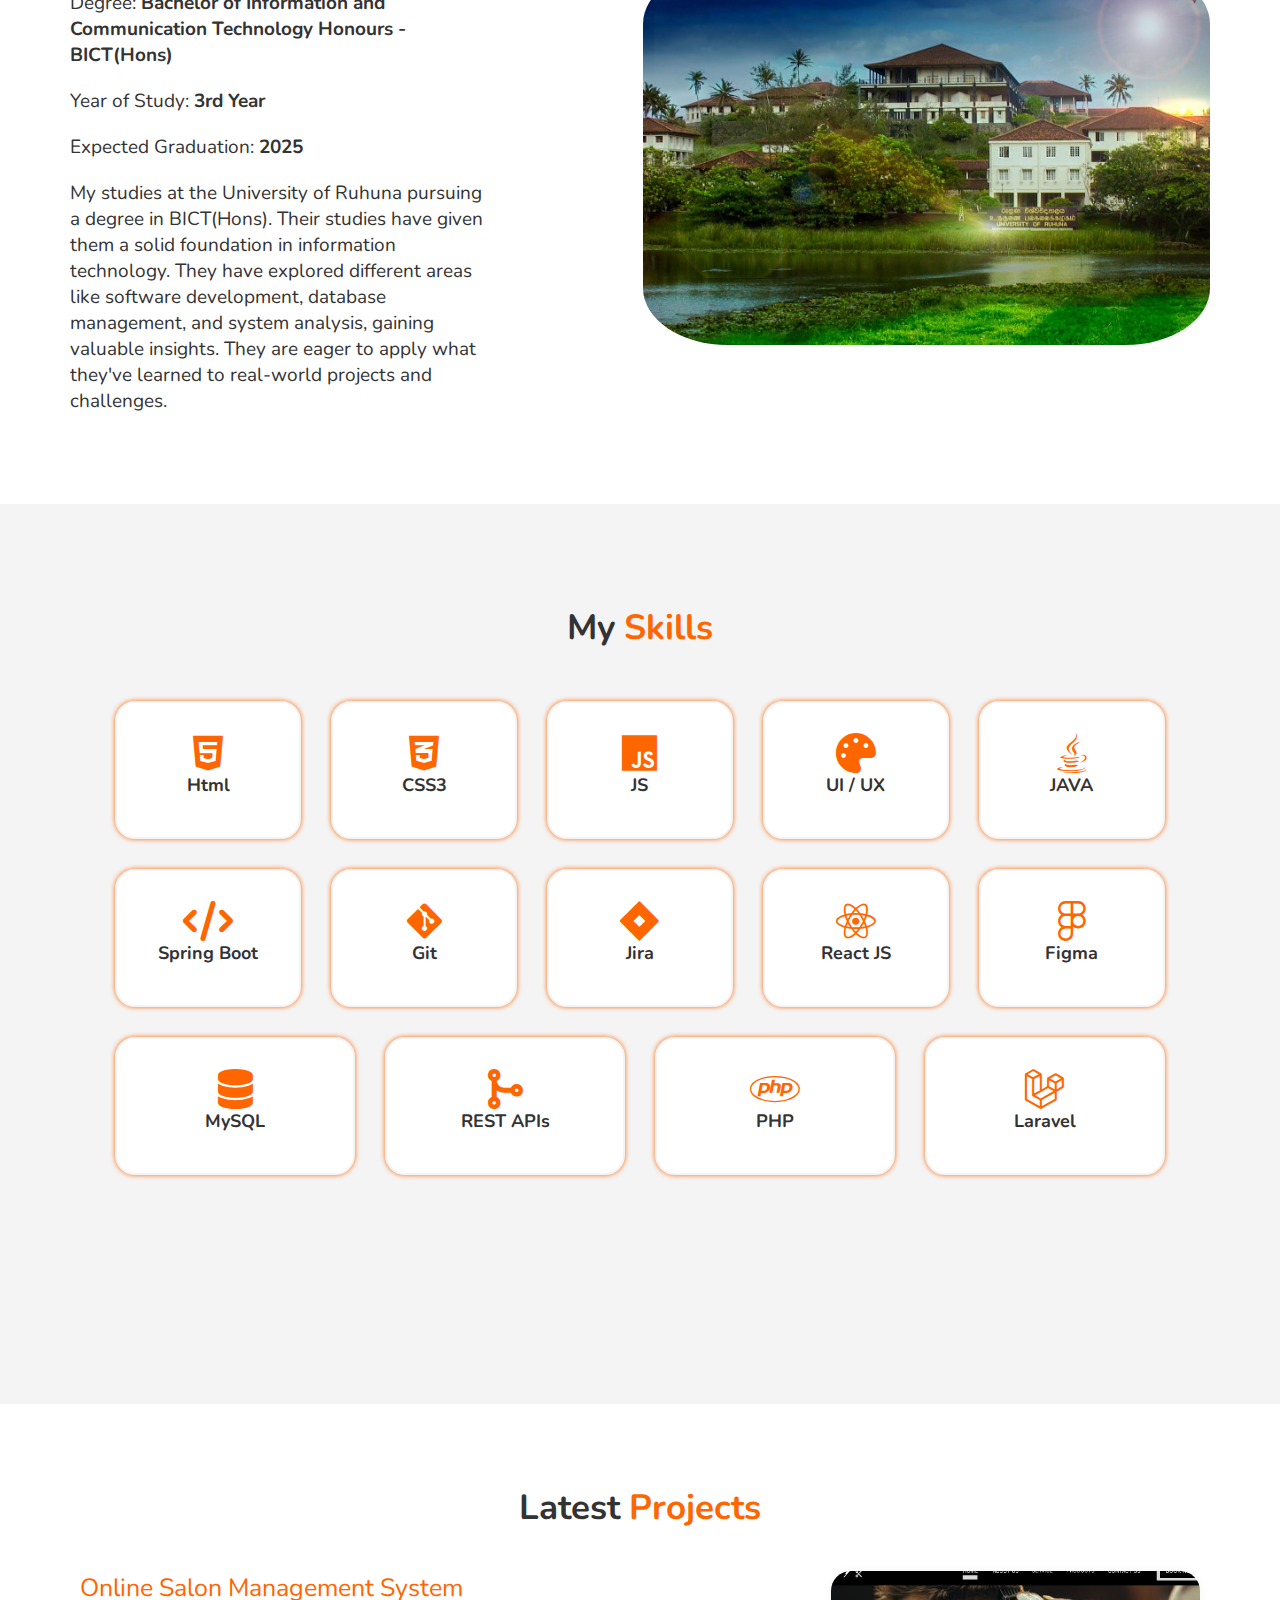
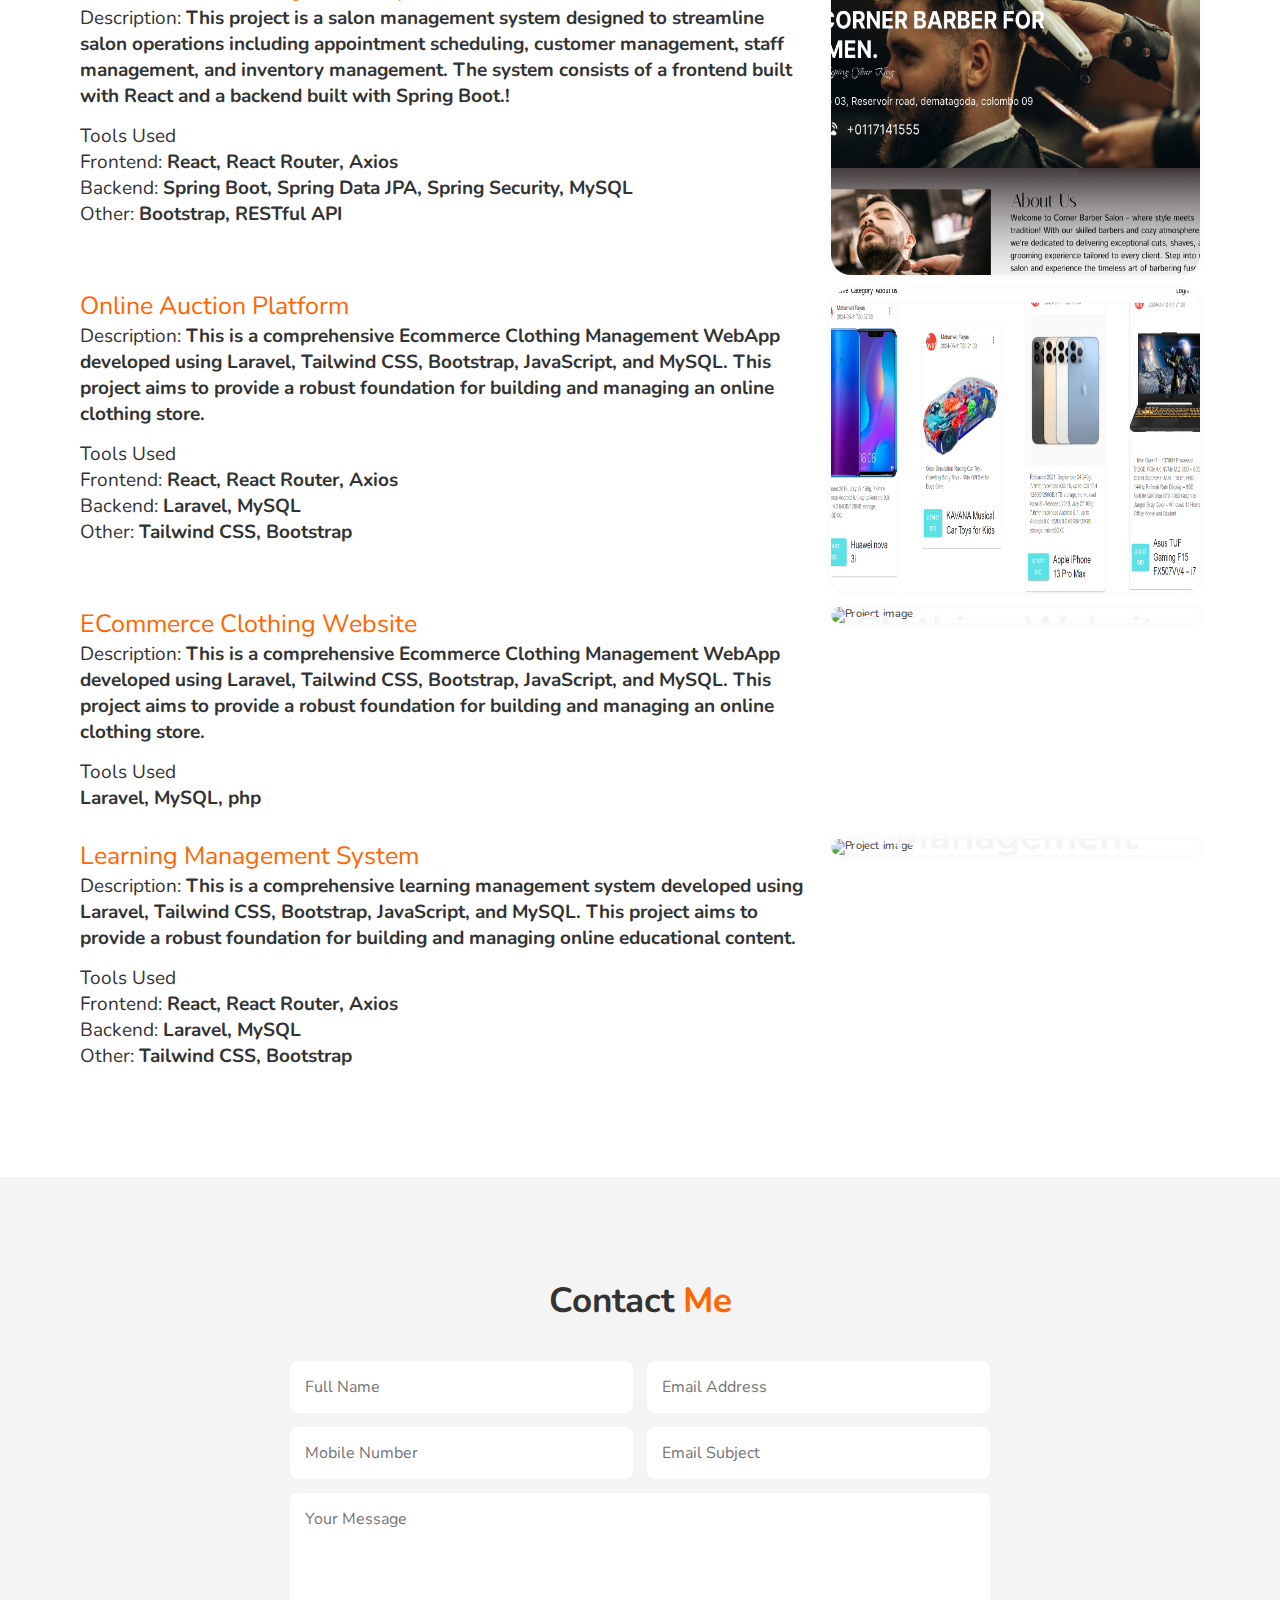
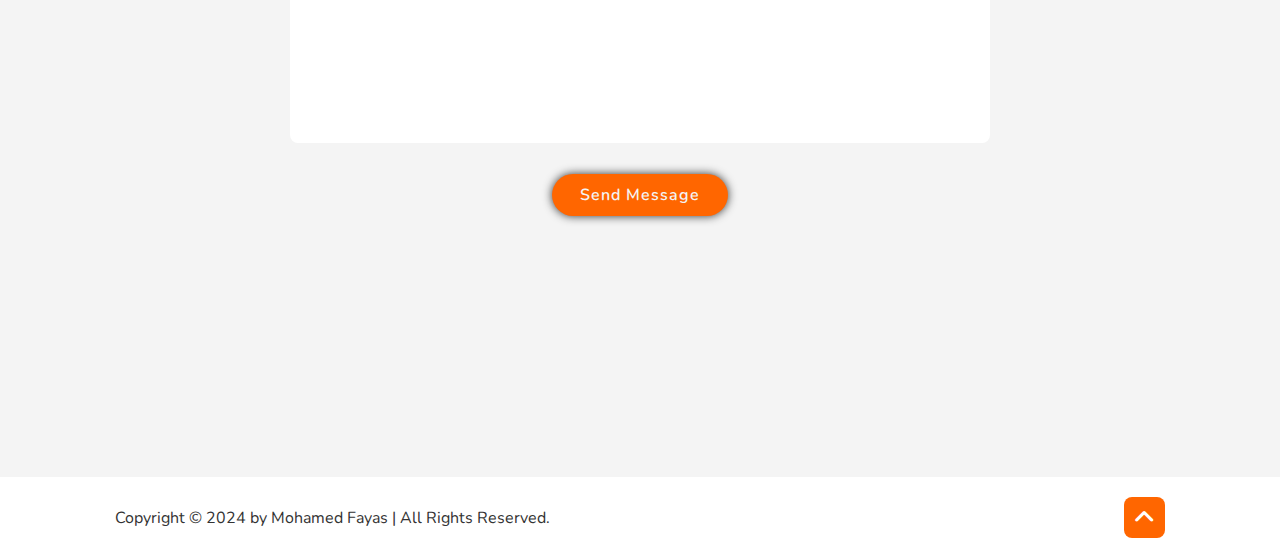
==== commit 78c0f02c: "changed" ====
--- a/DevFayas/index.html
+++ b/DevFayas/index.html
@@ -18,7 +18,7 @@
 
         
 
-        <a href="a" class="logo">M</a>
+        <a href="a" class="logo">Mohamed Fayas</a>
 
         <i class="fa-solid fa-bars" id="menu-icon"></i>
 
@@ -350,7 +350,7 @@
     <script src="https://unpkg.com/typed.js@2.1.0/dist/typed.umd.js"></script>
     <script src="https://cdn.emailjs.com/dist/email.min.js"></script>
 
-    <script src="main.js"></script>
+    <script src="JavaScript.js"></script>
     
 </body>
 </html>